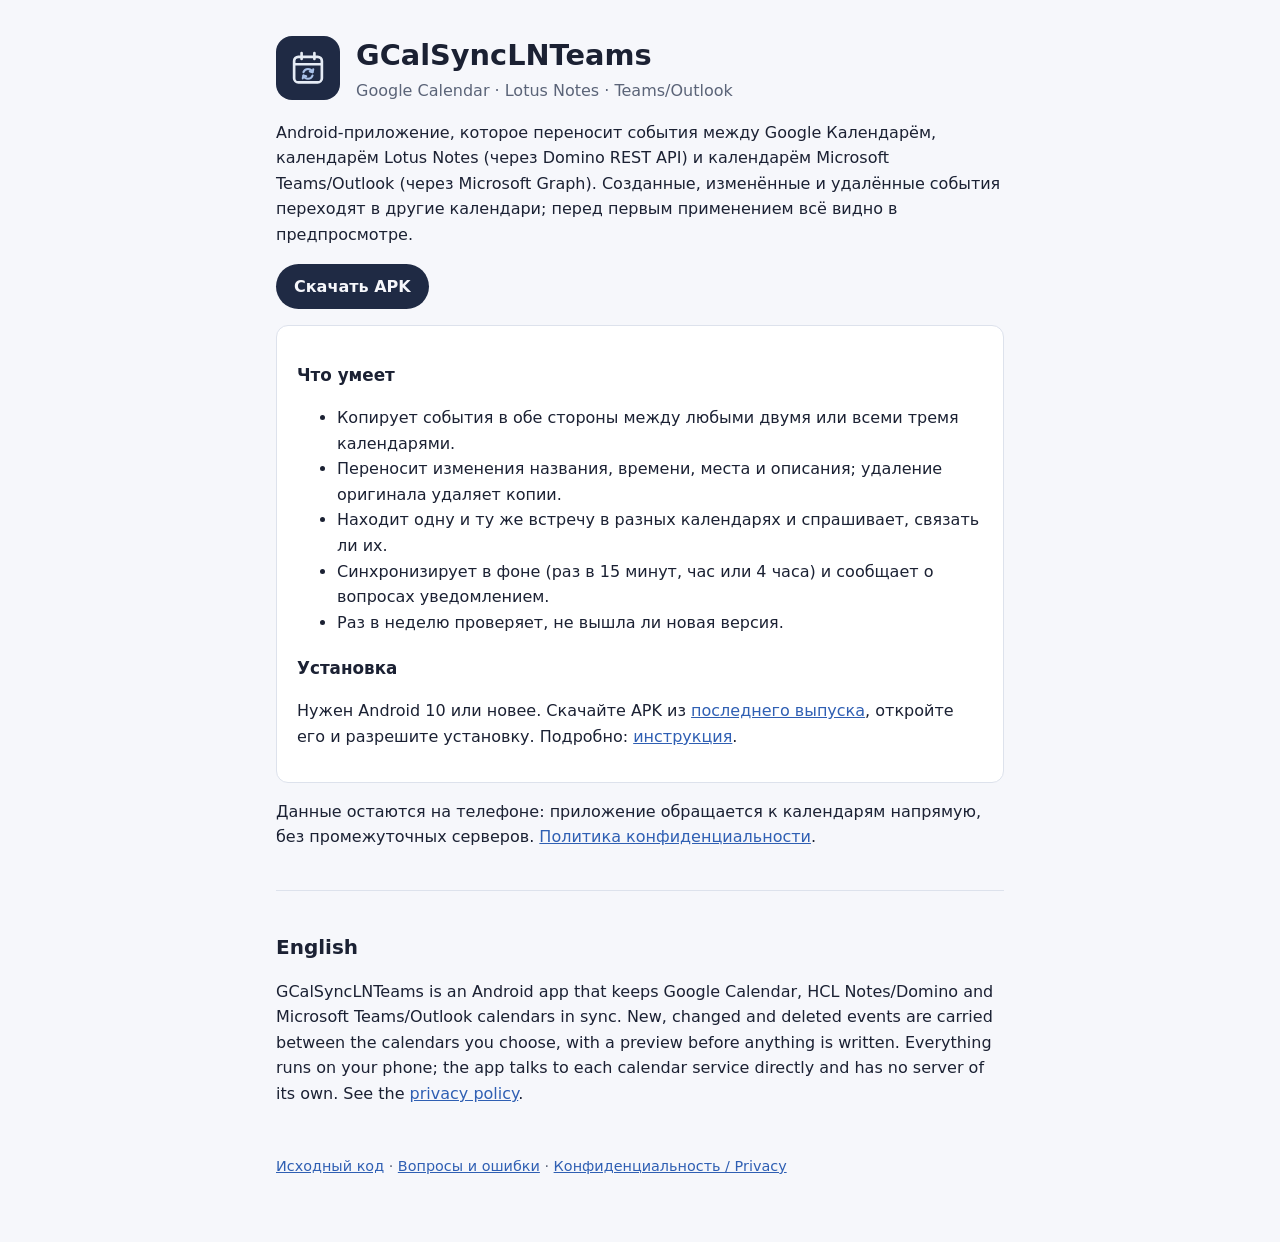
==== index.html @ b896b18e "Страница приложения и политика конфиденциальности Co-Authored-By: Claude Opus 5.5 <noreply@anthropic" ====
<!doctype html>
<html lang="ru">
<head>
<meta charset="utf-8">
<meta name="viewport" content="width=device-width,initial-scale=1">
<title>GCalSyncLNTeams</title>
<meta name="description" content="Синхронизация календарей Google, Lotus Notes (HCL Domino) и Microsoft Teams/Outlook на Android.">
<link rel="icon" href="icon.svg">
<link rel="stylesheet" href="style.css">
</head>
<body>
<main>
<header><img src="icon.svg" alt=""><div><h1>GCalSyncLNTeams</h1><div class="muted">Google Calendar · Lotus Notes · Teams/Outlook</div></div></header>

<p>Android-приложение, которое переносит события между Google Календарём, календарём Lotus Notes (через Domino REST API) и календарём Microsoft Teams/Outlook (через Microsoft Graph). Созданные, изменённые и удалённые события переходят в другие календари; перед первым применением всё видно в предпросмотре.</p>

<p><a class="button" href="https://github.com/gudim/GCal2LN2Teams/releases/latest">Скачать APK</a></p>

<div class="card">
<h3>Что умеет</h3>
<ul>
<li>Копирует события в обе стороны между любыми двумя или всеми тремя календарями.</li>
<li>Переносит изменения названия, времени, места и описания; удаление оригинала удаляет копии.</li>
<li>Находит одну и ту же встречу в разных календарях и спрашивает, связать ли их.</li>
<li>Синхронизирует в фоне (раз в 15 минут, час или 4 часа) и сообщает о вопросах уведомлением.</li>
<li>Раз в неделю проверяет, не вышла ли новая версия.</li>
</ul>
<h3>Установка</h3>
<p>Нужен Android 10 или новее. Скачайте APK из <a href="https://github.com/gudim/GCal2LN2Teams/releases/latest">последнего выпуска</a>, откройте его и разрешите установку. Подробно: <a href="https://github.com/gudim/GCal2LN2Teams/blob/main/mobile/INSTALL.md">инструкция</a>.</p>
</div>

<p>Данные остаются на телефоне: приложение обращается к календарям напрямую, без промежуточных серверов. <a href="privacy.html">Политика конфиденциальности</a>.</p>

<hr>

<h2 lang="en">English</h2>
<p lang="en">GCalSyncLNTeams is an Android app that keeps Google Calendar, HCL Notes/Domino and Microsoft Teams/Outlook calendars in sync. New, changed and deleted events are carried between the calendars you choose, with a preview before anything is written. Everything runs on your phone; the app talks to each calendar service directly and has no server of its own. See the <a href="privacy.html">privacy policy</a>.</p>

<footer>
<a href="https://github.com/gudim/GCal2LN2Teams">Исходный код</a> ·
<a href="https://github.com/gudim/GCal2LN2Teams/issues">Вопросы и ошибки</a> ·
<a href="privacy.html">Конфиденциальность / Privacy</a>
</footer>
</main>
</body>
</html>
---- style.css ----
:root{--bg:#f6f7fb;--fg:#1b2133;--muted:#5b6478;--card:#fff;--line:#dde2ec;--accent:#1f2a44;--link:#2f5fb3}
@media (prefers-color-scheme:dark){:root{--bg:#121722;--fg:#e6ecf5;--muted:#9aa5bb;--card:#1b2232;--line:#2c3549;--accent:#a9c1e8;--link:#8fb3f0}}
*{box-sizing:border-box}
body{margin:0;background:var(--bg);color:var(--fg);font:16px/1.6 system-ui,-apple-system,"Segoe UI",Roboto,sans-serif}
main{max-width:760px;margin:0 auto;padding:32px 16px 64px}
header{display:flex;gap:16px;align-items:center;margin-bottom:8px}
header img{width:64px;height:64px;border-radius:16px}
h1{font-size:1.8rem;margin:0}
h2{font-size:1.25rem;margin:2rem 0 .5rem}
h3{font-size:1.05rem;margin:1.25rem 0 .25rem}
p,li{color:var(--fg)}
.muted{color:var(--muted)}
a{color:var(--link)}
.card{background:var(--card);border:1px solid var(--line);border-radius:12px;padding:16px 20px;margin:16px 0}
.button{display:inline-block;background:var(--accent);color:var(--bg);text-decoration:none;padding:10px 18px;border-radius:999px;font-weight:600}
footer{margin-top:48px;font-size:.9rem;color:var(--muted)}
hr{border:0;border-top:1px solid var(--line);margin:40px 0}
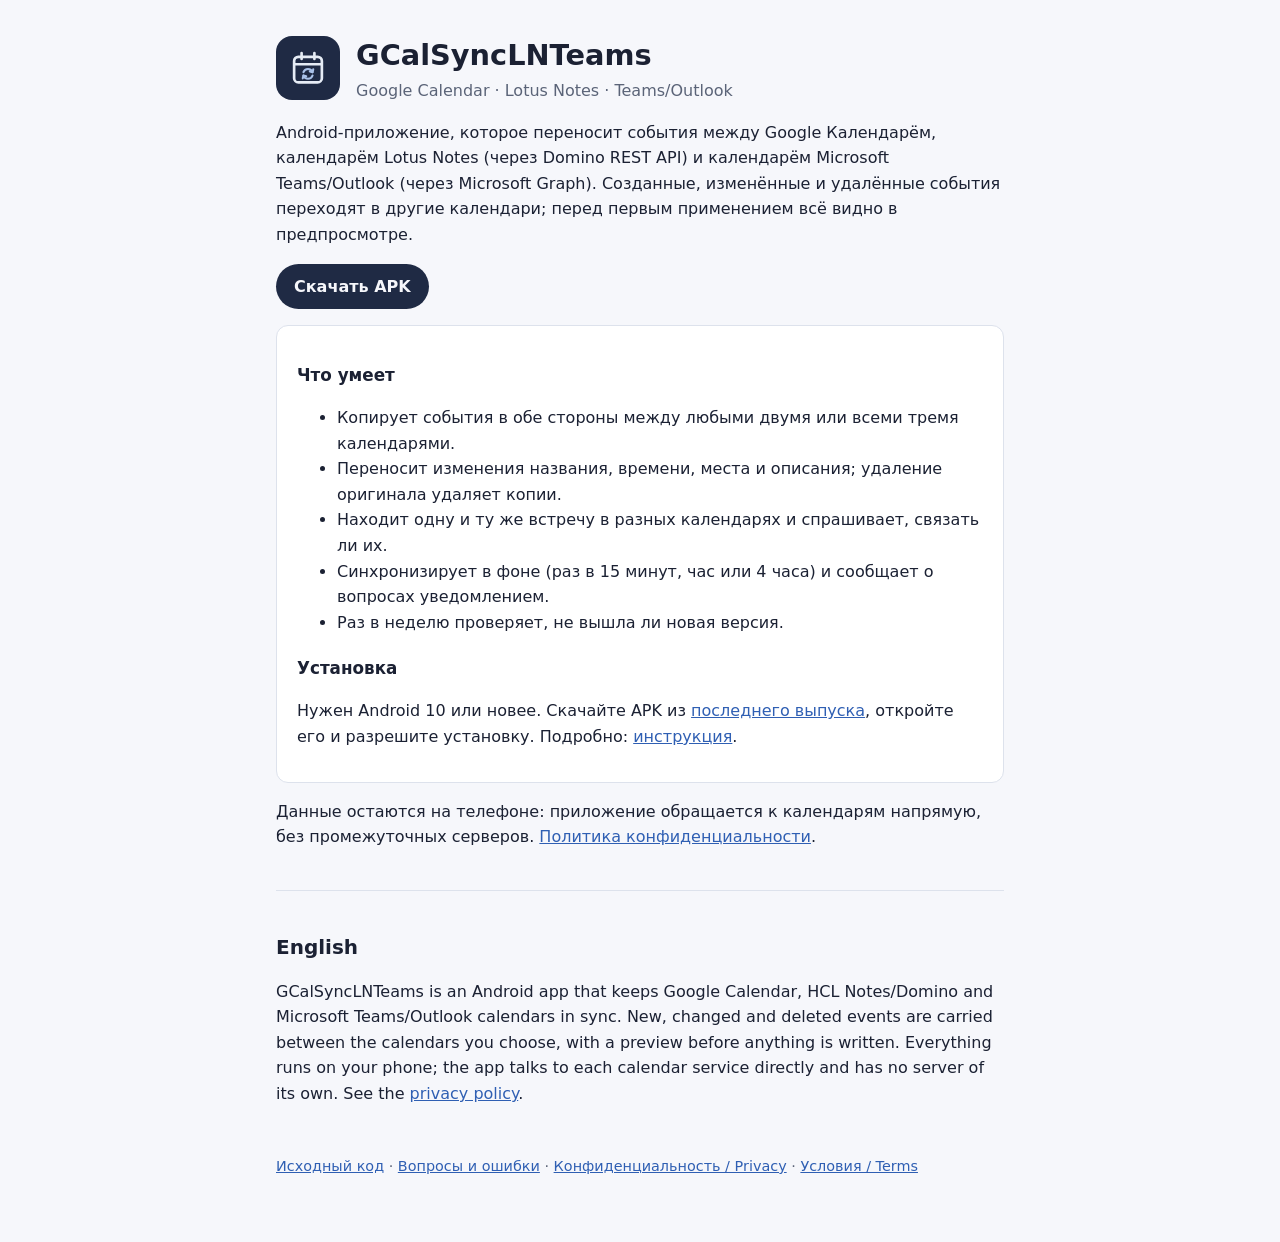
==== commit 04f65921: "Условия использования Co-Authored-By: Claude Opus 5.5 <noreply@anthropic.com>" ====
--- a/index.html
+++ b/index.html
@@ -39,7 +39,8 @@
 <footer>
 <a href="https://github.com/gudim/GCal2LN2Teams">Исходный код</a> ·
 <a href="https://github.com/gudim/GCal2LN2Teams/issues">Вопросы и ошибки</a> ·
-<a href="privacy.html">Конфиденциальность / Privacy</a>
+<a href="privacy.html">Конфиденциальность / Privacy</a> ·
+<a href="terms.html">Условия / Terms</a>
 </footer>
 </main>
 </body>
